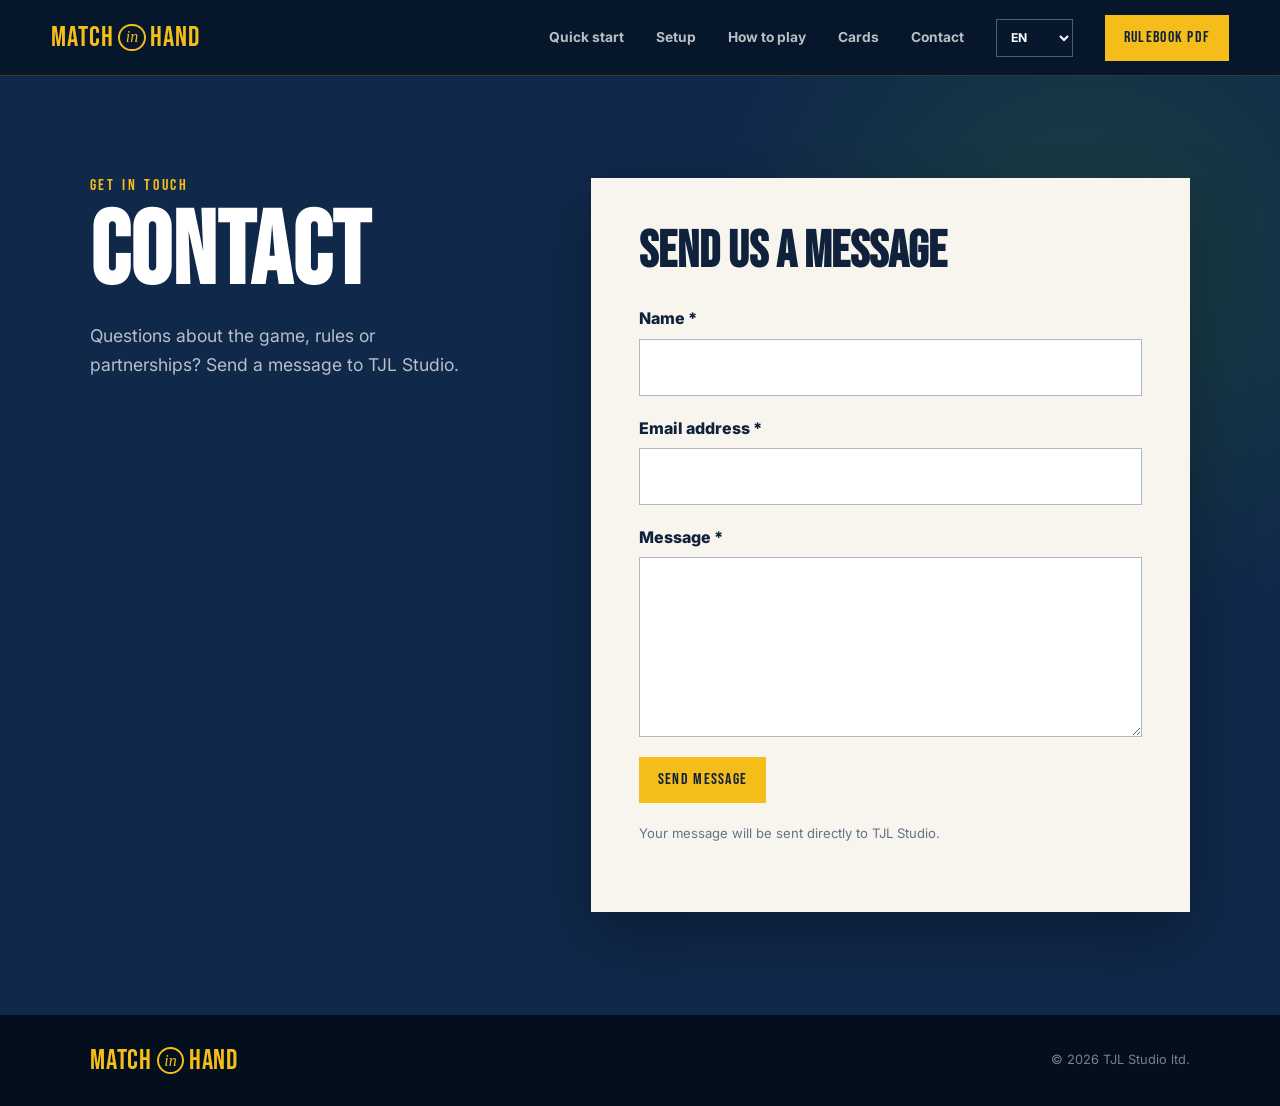
==== contact/index.html @ 229f2c05 "Updated website to v2.0" ====
<!doctype html>
<html lang="en">
<head>
  <meta charset="utf-8">
  <meta name="viewport" content="width=device-width, initial-scale=1">
  <meta name="theme-color" content="#10284a">
  <meta name="description" content="Contact TJL Studio about Match In Hand.">
  <title>Contact | Match In Hand</title>
  <link rel="preconnect" href="https://fonts.googleapis.com">
  <link rel="preconnect" href="https://fonts.gstatic.com" crossorigin>
  <link href="https://fonts.googleapis.com/css2?family=Bebas+Neue&family=Inter:wght@400;600;700;800&display=swap" rel="stylesheet">
  <link rel="icon" type="image/x-icon" href="../assets/match-in-hand.ico">
  <link rel="stylesheet" href="../assets/site.css">
</head>
<body data-page="contact">
  <a class="skip-link" href="#main">Skip to contact</a>
  <header class="site-header">
    <a class="wordmark wordmark-match" href="../" aria-label="Match In Hand home"><span>MATCH</span><i>in</i><span>HAND</span></a>
    <nav aria-label="Primary navigation">
      <a href="../#quick-start">Quick start</a>
      <a href="../#setup">Setup</a>
      <a href="../#turns">How to play</a>
      <a href="../#cards">Cards</a>
      <a href="./" aria-current="page">Contact</a>
    </nav>
    <label class="language-picker"><span class="sr-only">Language</span><select data-language-select aria-label="Language"><option value="en">EN</option><option value="fr">FR</option><option value="es">ES</option><option value="it">IT</option><option value="de">DE</option></select></label>
    <a class="header-cta" href="../assets/MatchInHand_RulesSheet_v2.3.pdf" download>Rulebook PDF</a>
  </header>
  <main class="contact-main" id="main">
    <section class="contact-intro">
      <div class="contact-copy">
        <p class="eyebrow">Get in touch</p>
        <h1>Contact</h1>
        <p>Questions about the game, rules or partnerships? Send a message to TJL Studio.</p>
      </div>
      <div class="contact-panel">
        <h2>Send us a message</h2>
        <form class="contact-form" id="contact-form" action="https://formsubmit.co/Benoit.gille@tjl-studio.com" method="POST">
          <input type="hidden" name="_subject" value="New Match In Hand website message">
          <input type="hidden" name="_template" value="table">
          <input type="hidden" name="_captcha" value="false">
          <input class="form-honey" type="text" name="_honey" tabindex="-1" autocomplete="off" aria-hidden="true">
          <label>Name *<input type="text" name="name" autocomplete="name" required></label>
          <label>Email address *<input type="email" name="email" autocomplete="email" required></label>
          <label>Message *<textarea name="message" required></textarea></label>
          <button class="button button-primary" type="submit">Send message</button>
          <p class="form-help">Your message will be sent directly to TJL Studio.</p>
          <p class="form-status" id="form-status" role="status" aria-live="polite"></p>
        </form>
      </div>
    </section>
  </main>
  <footer><a class="wordmark wordmark-match" href="../"><span>MATCH</span><i>in</i><span>HAND</span></a><span>© 2026 TJL Studio ltd.</span></footer>
  <script src="../assets/i18n.js"></script>
  <script src="../assets/contact.js"></script>
</body>
</html>
---- assets/site.css ----
:root {
  --navy: #10284a;
  --navy-deep: #07182c;
  --navy-soft: #1b3a61;
  --gold: #f4bd19;
  --paper: #f7f5ee;
  --ink: #10213b;
  --attack: #e8722a;
  --midfield: #3aaa55;
  --defense: #3a7fc1;
  --management: #8a8e96;
}

* { box-sizing: border-box; }
html { scroll-behavior: smooth; }
body { margin: 0; background: var(--navy-deep); color: #fff; font-family: Inter, sans-serif; font-size: 1rem; line-height: 1.6; }
img { max-width: 100%; display: block; }
a { color: inherit; }
.sr-only { position: absolute; width: 1px; height: 1px; padding: 0; margin: -1px; overflow: hidden; clip: rect(0,0,0,0); white-space: nowrap; border: 0; }
.skip-link { position: fixed; left: 1rem; top: -4rem; z-index: 100; background: #fff; color: var(--ink); padding: .7rem 1rem; }
.skip-link:focus { top: 1rem; }
.site-header { position: sticky; top: 0; z-index: 50; min-height: 76px; display: flex; align-items: center; gap: 2rem; padding: .75rem clamp(1rem, 4vw, 4rem); background: rgba(7, 24, 44, .92); border-bottom: 1px solid rgba(244, 189, 25, .22); backdrop-filter: blur(18px); }
.wordmark { display: inline-flex; align-items: center; gap: .28rem; text-decoration: none; color: var(--gold); font: 2rem/1 Bebas Neue, sans-serif; letter-spacing: .05em; }
.wordmark i { display: grid; place-items: center; width: 1.7rem; aspect-ratio: 1; border: 2px solid currentColor; border-radius: 50%; font: italic 1rem/1 Georgia, serif; letter-spacing: 0; }
.wordmark-match { font-size: 1.72rem; letter-spacing: .035em; }
.site-header nav { display: flex; align-items: center; gap: clamp(1rem, 2.5vw, 2.25rem); margin-left: auto; }
.site-header nav a { color: rgba(255,255,255,.72); text-decoration: none; font-size: .86rem; font-weight: 700; }
.site-header nav a:hover, .site-header nav a:focus-visible { color: var(--gold); }
.language-picker select { min-height: 38px; padding: .45rem 1.8rem .45rem .65rem; border: 1px solid rgba(255,255,255,.3); border-radius: 0; background: var(--navy-deep); color: #fff; font: 700 .76rem/1 Inter, sans-serif; cursor: pointer; }
.header-cta, .button { display: inline-flex; align-items: center; justify-content: center; min-height: 46px; padding: .7rem 1.1rem; text-decoration: none; text-transform: uppercase; font: 1rem/1 Bebas Neue, sans-serif; letter-spacing: .08em; border: 1px solid var(--gold); }
.header-cta, .button-primary { background: var(--gold); color: var(--ink); }
.button-quiet { background: transparent; color: #fff; border-color: rgba(255,255,255,.35); }
.hero { position: relative; min-height: calc(100svh - 76px); display: grid; grid-template-columns: minmax(0, 1.05fr) minmax(360px, .95fr); align-items: center; gap: clamp(2rem, 6vw, 7rem); overflow: hidden; padding: clamp(4rem, 8vw, 8rem) clamp(1.25rem, 7vw, 8rem); background: radial-gradient(circle at 78% 45%, rgba(43,106,47,.52), transparent 28%), linear-gradient(135deg, var(--navy-deep), var(--navy) 62%, #0a281b); }
.hero::before { display: none; }
.hero-copy, .hero-art { position: relative; z-index: 1; }
.eyebrow { margin: 0 0 1rem; color: var(--gold); font: 1rem/1 Bebas Neue, sans-serif; letter-spacing: .18em; text-transform: uppercase; }
h1, h2, h3 { font-family: Bebas Neue, sans-serif; text-transform: uppercase; }
h1 { max-width: 830px; margin: 0; font-size: clamp(4rem, 8vw, 7.8rem); line-height: .86; letter-spacing: .01em; }
h1 em { color: var(--gold); font-style: normal; }
.hero-lede { max-width: 690px; margin: 1.5rem 0 0; color: rgba(255,255,255,.76); font-size: clamp(1rem, 1.4vw, 1.2rem); }
.hero-actions { display: flex; flex-wrap: wrap; gap: .75rem; margin-top: 2rem; }
.match-facts { display: flex; flex-wrap: wrap; gap: 0; margin: 3rem 0 0; padding: 0; list-style: none; }
.match-facts li { min-width: 88px; padding: 0 1.5rem; border-left: 1px solid rgba(255,255,255,.18); }
.match-facts li:first-child { padding-left: 0; border-left: 0; }
.match-facts strong { display: block; color: #fff; font: 1.8rem/1 Bebas Neue, sans-serif; letter-spacing: .04em; }
.match-facts span { display: block; margin-top: .3rem; color: rgba(255,255,255,.5); font-size: .7rem; font-weight: 700; text-transform: uppercase; letter-spacing: .12em; }
.hero-art { min-height: 600px; }
.pitch-ring { position: absolute; width: 84%; aspect-ratio: 1; left: 10%; top: 5%; border: 1px solid rgba(255,255,255,.16); border-radius: 50%; box-shadow: 0 0 0 70px rgba(255,255,255,.025), 0 0 0 140px rgba(255,255,255,.018); }
.hero-card { position: absolute; width: min(47%, 270px); border-radius: 4.7% / 3.4%; filter: drop-shadow(0 24px 25px rgba(0,0,0,.45)); }
.hero-card-back { left: 12%; top: 5%; transform: rotate(-9deg); }
.hero-card-mid { left: 37%; top: 18%; transform: rotate(4deg); }
.hero-card-atk { right: 0; top: 30%; transform: rotate(13deg); }
.section { padding: clamp(4rem, 8vw, 8rem) clamp(1.25rem, 7vw, 8rem); }
.quick-start { background: var(--paper); color: var(--ink); }
.section-heading { display: flex; align-items: end; justify-content: space-between; gap: 2rem; margin-bottom: 2.5rem; }
.section h2 { max-width: 900px; margin: 0; font-size: clamp(2.8rem, 5vw, 5.2rem); line-height: .95; }
.quick-grid { display: grid; grid-template-columns: repeat(4, 1fr); margin: 0; padding: 0; list-style: none; border-top: 2px solid var(--ink); }
.quick-grid li { min-height: 250px; padding: 1.4rem 1.4rem 1.8rem; border-right: 1px solid rgba(16,33,59,.22); }
.quick-grid li:last-child { border-right: 0; }
.quick-grid span { color: var(--gold); font: 1rem/1 Bebas Neue, sans-serif; }
.quick-grid h3 { margin: 3rem 0 .7rem; font-size: 1.85rem; line-height: 1; }
.quick-grid p { margin: 0; color: #40516a; font-size: .95rem; }
.section-intro { max-width: 570px; margin: 0 0 .5rem; color: #5a687b; font-size: 1.02rem; }
.setup { background: #fff; color: var(--ink); }
.setup-layout { display: grid; grid-template-columns: minmax(0, 1.5fr) minmax(280px, .5fr); gap: clamp(2rem, 5vw, 5rem); align-items: start; }
.numbered-list { margin: 0; padding: 0; list-style: none; border-top: 2px solid var(--ink); }
.numbered-list li { display: grid; grid-template-columns: 48px 1fr; gap: 1.25rem; padding: 1.3rem 0; border-bottom: 1px solid #d6dbe2; }
.numbered-list > li > span { display: grid; place-items: center; width: 38px; height: 38px; background: var(--navy); color: var(--gold); border-radius: 4px; font: 1.2rem/1 Bebas Neue, sans-serif; }
.numbered-list h3 { margin: .1rem 0 .35rem; font-size: 1.45rem; line-height: 1; }
.numbered-list p { margin: 0; color: #526176; }
.kit-panel { position: sticky; top: 105px; padding: 2rem; background: var(--navy); color: #fff; box-shadow: 14px 14px 0 var(--gold); }
.panel-kicker { margin: 0; color: var(--gold); font: .9rem/1 Bebas Neue, sans-serif; letter-spacing: .16em; text-transform: uppercase; }
.kit-panel h3 { margin: .3rem 0 1.6rem; font-size: 4.7rem; line-height: 1; }
.component-list { display: grid; grid-template-columns: repeat(2, 1fr); gap: .75rem; margin: 0; padding: 0; list-style: none; }
.component-list li { padding: 1rem .75rem; background: rgba(255,255,255,.07); }
.component-list b { display: block; color: var(--gold); font: 1.8rem/1 Bebas Neue, sans-serif; }
.component-list span { font-size: .68rem; font-weight: 700; text-transform: uppercase; letter-spacing: .08em; color: rgba(255,255,255,.7); }

.formation { background: var(--paper); color: var(--ink); border-top: 1px solid #d4d8dc; }
.formation-shell { display: grid; grid-template-columns: minmax(280px, .55fr) minmax(420px, 1.45fr); min-height: 570px; background: var(--navy); color: #fff; }
.formation-copy { display: flex; flex-direction: column; justify-content: center; padding: clamp(2rem, 4vw, 4rem); }
.formation-copy > p:first-child { color: rgba(255,255,255,.7); }
.preset-label { margin: 2rem 0 .65rem; color: var(--gold); font: .9rem/1 Bebas Neue, sans-serif; letter-spacing: .15em; text-transform: uppercase; }
.formation-presets { display: grid; grid-template-columns: repeat(3, 1fr); gap: .55rem; }
.formation-presets button, .card-filters button { min-height: 46px; border: 1px solid rgba(255,255,255,.22); background: transparent; color: #fff; cursor: pointer; font: 1.2rem/1 Bebas Neue, sans-serif; letter-spacing: .06em; }
.formation-presets button[aria-pressed="true"] { background: var(--gold); border-color: var(--gold); color: var(--ink); }
.formation-note { min-height: 4.5rem; margin: 1.25rem 0 0; padding: 1rem; border-left: 3px solid var(--gold); background: rgba(0,0,0,.17); color: rgba(255,255,255,.72); }
.formation-note strong { color: #fff; }
.formation-board { position: relative; display: grid; grid-template-rows: repeat(3, 1fr); overflow: hidden; padding: 1.75rem; background: linear-gradient(90deg, rgba(0,0,0,.08), transparent), repeating-linear-gradient(90deg, #285821 0, #285821 11%, #2f6327 11%, #2f6327 22%); }
.pitch-markings { position: absolute; inset: 4%; border: 2px solid rgba(255,255,255,.34); pointer-events: none; }
.pitch-markings::before { content: ""; position: absolute; width: 26%; aspect-ratio: 1; left: 37%; top: 37%; border: 2px solid rgba(255,255,255,.34); border-radius: 50%; }
.pitch-markings::after { content: ""; position: absolute; left: 0; right: 0; top: 50%; border-top: 2px solid rgba(255,255,255,.34); }
.formation-lane { position: relative; z-index: 1; display: grid; grid-template-columns: 90px 1fr; align-items: center; border-bottom: 1px dashed rgba(255,255,255,.18); }
.formation-lane:last-child { border-bottom: 0; }
.formation-lane > span { font: 1rem/1 Bebas Neue, sans-serif; letter-spacing: .1em; text-transform: uppercase; }
.attack-lane > span { color: #ff9a48; } .midfield-lane > span { color: #75d487; } .defense-lane > span { color: #82b9ed; }
.player-row { display: flex; justify-content: space-evenly; gap: .75rem; }
.player-token { display: grid; place-items: center; width: 74px; height: 98px; background: var(--navy); border: 2px solid var(--gold); border-radius: 7px; box-shadow: 0 12px 20px rgba(0,0,0,.32); transform: translateY(0); transition: transform .25s ease; }
.player-token:hover { transform: translateY(-6px); }
.player-token b { max-width: 100%; overflow: hidden; padding-inline: .25rem; color: var(--gold); font: clamp(.57rem, .9vw, .8rem)/1 Bebas Neue, sans-serif; letter-spacing: .04em; white-space: nowrap; }
.player-token i { color: #fff; font: normal 2rem/1 Bebas Neue, sans-serif; }

.turns { background: var(--navy-deep); }
.light-heading .section-intro { color: rgba(255,255,255,.58); }
.turn-track { display: grid; grid-template-columns: 1fr 40px 1fr 56px 1fr 40px 1fr; align-items: stretch; margin-top: 3rem; }
.turn-track article { min-height: 280px; display: flex; flex-direction: column; justify-content: space-between; padding: 1.4rem; border: 1px solid rgba(255,255,255,.15); background: rgba(255,255,255,.04); }
.turn-number { color: var(--gold); font: 2rem/1 Bebas Neue, sans-serif; }
.turn-kicker { margin: 0 0 .5rem; color: rgba(255,255,255,.45); font-size: .7rem; font-weight: 700; text-transform: uppercase; letter-spacing: .14em; }
.turn-track h3 { margin: 0 0 .5rem; font-size: 2rem; line-height: 1; }
.turn-track article p:last-child { margin: 0; color: rgba(255,255,255,.62); font-size: .9rem; }
.track-arrow, .track-or { display: grid; place-items: center; color: var(--gold); font: 1.6rem/1 Bebas Neue, sans-serif; }
.track-or { color: rgba(255,255,255,.42); text-transform: uppercase; }
.touchline-note { margin-top: 1.5rem; padding: 1.2rem 1.4rem; border-left: 4px solid var(--gold); background: var(--navy); color: rgba(255,255,255,.72); }
.touchline-note strong { color: #fff; }

.duel { background: #fff; color: var(--ink); }
.duel-grid { position: relative; display: grid; grid-template-columns: 1fr 90px 1fr; align-items: center; }
.duel-card { position: relative; min-height: 440px; overflow: hidden; padding: clamp(2rem, 4vw, 4rem); color: #fff; }
.attack-rule { background: var(--attack); } .defense-rule { background: var(--defense); }
.duel-card h3 { max-width: 430px; margin: 1.6rem 0 .8rem; font-size: clamp(2.5rem, 4vw, 4.3rem); line-height: .92; }
.duel-card p { position: relative; z-index: 2; max-width: 520px; margin: 0; }
.duel-card img { position: absolute; width: 180px; right: -10px; bottom: -75px; transform: rotate(10deg); filter: drop-shadow(0 18px 18px rgba(0,0,0,.32)); }
.defense-rule img { transform: rotate(-10deg); right: 15px; }
.phase-tag { display: inline-block; padding: .4rem .6rem; border: 1px solid rgba(255,255,255,.45); font: .9rem/1 Bebas Neue, sans-serif; letter-spacing: .12em; text-transform: uppercase; }
.versus { position: relative; z-index: 2; display: grid; place-items: center; width: 106px; aspect-ratio: 1; margin: 0 -8px; border: 10px solid #fff; border-radius: 50%; background: var(--navy); color: var(--gold); box-shadow: 0 10px 24px rgba(0,0,0,.24); }
.versus span { font: 2rem/1 Bebas Neue, sans-serif; }
.outcome-strip { display: grid; grid-template-columns: repeat(3, 1fr); margin-top: 2rem; border-top: 2px solid var(--ink); }
.outcome-strip > div { padding: 1.5rem; border-right: 1px solid #d4d9df; }
.outcome-strip > div:last-child { border-right: 0; }
.outcome-strip span { color: var(--gold); font: 1rem/1 Bebas Neue, sans-serif; }
.outcome-strip strong { display: block; margin: 1.2rem 0 .35rem; font: 1.8rem/1 Bebas Neue, sans-serif; text-transform: uppercase; }
.outcome-strip p { margin: 0; color: #58677a; font-size: .9rem; }
.goal-rule { display: flex; align-items: center; gap: 1.5rem; margin-top: 2rem; padding: 1.5rem 2rem; background: var(--gold); color: var(--ink); }
.goal-rule > span { flex: 0 0 auto; font: 3rem/1 Bebas Neue, sans-serif; }
.goal-rule p { margin: 0; }

.match-clock { background: var(--navy); text-align: center; }
.clock-heading h2 { margin-inline: auto; }
.clock-line { display: grid; grid-template-columns: 1fr 80px 1fr; align-items: center; max-width: 980px; margin: 3rem auto; }
.clock-line span { border-top: 3px solid rgba(255,255,255,.22); }
.clock-line i { display: grid; place-items: center; width: 64px; aspect-ratio: 1; margin: auto; background: var(--gold); color: var(--ink); border-radius: 50%; font: normal 1.3rem/1 Bebas Neue, sans-serif; }
.halves-grid { display: grid; grid-template-columns: repeat(3, 1fr); max-width: 1200px; margin: auto; text-align: left; }
.halves-grid article { min-height: 280px; padding: 2rem; border: 1px solid rgba(255,255,255,.15); }
.halves-grid .halftime { background: var(--paper); color: var(--ink); transform: translateY(-1rem); box-shadow: 0 18px 30px rgba(0,0,0,.2); }
.halves-grid b { color: var(--gold); font: 1.2rem/1 Bebas Neue, sans-serif; }
.halves-grid .halftime b { color: var(--attack); }
.halves-grid h3 { margin: 2rem 0 .7rem; font-size: 2rem; line-height: 1; }
.halves-grid p { margin: 0; color: rgba(255,255,255,.62); }
.halves-grid .halftime p { color: #58677a; }
.winner-line { margin: 2.5rem 0 0; color: var(--gold); font: 1.5rem/1 Bebas Neue, sans-serif; letter-spacing: .08em; text-transform: uppercase; }

.cards { background: var(--paper); color: var(--ink); }
.card-filters { display: flex; flex-wrap: wrap; gap: .6rem; margin-bottom: 2rem; }
.card-filters button { padding: .65rem 1.1rem; color: var(--ink); border-color: #aab2bc; font-size: 1rem; }
.card-filters button[aria-pressed="true"] { background: var(--navy); border-color: var(--navy); color: #fff; }
.card-reference-grid { display: grid; grid-template-columns: repeat(2, minmax(0, 1fr)); gap: 1rem; }
.reference-card { min-height: 220px; display: grid; grid-template-columns: 130px 1fr; gap: 1.4rem; align-items: center; overflow: hidden; padding: 1.25rem; background: #fff; border: 1px solid #d9dde2; }
.reference-card[hidden] { display: none; }
.reference-card img { width: 120px; margin-bottom: -90px; align-self: start; filter: drop-shadow(0 9px 10px rgba(16,33,59,.18)); }
.reference-card span { display: block; color: #6e7b8c; font-size: .7rem; font-weight: 800; text-transform: uppercase; letter-spacing: .12em; }
.reference-card h3 { margin: .45rem 0 .55rem; font-size: 1.9rem; line-height: 1; }
.reference-card p { margin: 0; color: #58677a; font-size: .9rem; }
.reference-card[data-type="attack"] { border-top: 4px solid var(--attack); }
.reference-card[data-type="midfield"] { border-top: 4px solid var(--midfield); }
.reference-card[data-type="defense"] { border-top: 4px solid var(--defense); }
.reference-card[data-type="management"] { border-top: 4px solid var(--management); }
.midfield-rule { margin: 1.5rem 0 0; padding: 1.2rem 1.4rem; background: #e8eee5; border-left: 4px solid var(--midfield); color: #51605b; }
.midfield-rule strong { color: var(--ink); }

.extra { background: var(--navy-deep); }
.extra-grid { display: grid; grid-template-columns: 1fr 1fr; }
.extra-grid > article { padding: clamp(2rem, 5vw, 5rem); background: var(--navy); }
.extra-grid > .shootout { background: var(--gold); color: var(--ink); }
.extra-grid .shootout .eyebrow { color: #9a5600; }
.extra h2 { font-size: clamp(3rem, 5vw, 5.5rem); }
.extra ol { margin: 2rem 0 0; padding-left: 1.3rem; color: rgba(255,255,255,.7); }
.extra .shootout ol { color: #39475a; }
.extra li { margin: 1rem 0; padding-left: .4rem; }

.four-player { display: grid; grid-template-columns: .8fr 1.2fr; gap: 3rem; background: #fff; color: var(--ink); }
.four-player-copy p:last-child { color: #59687b; }
.four-player ul { display: grid; grid-template-columns: repeat(2, 1fr); gap: 1px; margin: 0; padding: 0; background: #d8dde3; list-style: none; }
.four-player li { padding: 1.5rem; background: var(--paper); }
.four-player li strong { display: block; font: 1.8rem/1 Bebas Neue, sans-serif; text-transform: uppercase; }
.four-player li span { color: #718092; font-size: .7rem; font-weight: 700; text-transform: uppercase; letter-spacing: .1em; }
.team-rule { grid-column: 1 / -1; padding: 1.3rem 1.5rem; border: 1px solid #cad0d8; color: #5b697b; }
.team-rule strong { color: var(--ink); }

.faq { background: var(--paper); color: var(--ink); border-top: 1px solid #d8dde3; }
.faq-list { border-top: 2px solid var(--ink); }
.faq details { border-bottom: 1px solid #cdd3da; }
.faq summary { position: relative; padding: 1.4rem 3.5rem 1.4rem 0; cursor: pointer; list-style: none; font: 1.5rem/1.1 Bebas Neue, sans-serif; text-transform: uppercase; }
.faq summary::-webkit-details-marker { display: none; }
.faq summary::after { content: "+"; position: absolute; right: .7rem; top: 50%; transform: translateY(-50%); color: var(--gold); font: 2rem/1 Bebas Neue, sans-serif; }
.faq details[open] summary::after { content: "−"; }
.faq details p { max-width: 900px; margin: 0 0 1.5rem; color: #59687b; }

.download { display: flex; align-items: center; justify-content: space-between; gap: 2rem; background: var(--navy); }
.download h2 { max-width: 700px; }
.download-actions { display: flex; flex-wrap: wrap; gap: .75rem; flex: 0 0 auto; }
footer { display: flex; align-items: center; gap: 2rem; padding: 2rem clamp(1.25rem, 7vw, 8rem); background: #040f1d; color: rgba(255,255,255,.48); font-size: .8rem; }
footer > span:last-child { margin-left: auto; }

.contact-main { min-height: calc(100svh - 76px); padding: clamp(4rem, 8vw, 8rem) clamp(1.25rem, 7vw, 8rem); background: radial-gradient(circle at 85% 20%, rgba(43,106,47,.36), transparent 28%), var(--navy); }
.contact-intro { display: grid; grid-template-columns: minmax(0, .8fr) minmax(360px, 1.2fr); gap: clamp(3rem, 8vw, 8rem); align-items: start; max-width: 1200px; margin: auto; }
.contact-copy h1 { margin-bottom: 1.5rem; }
.contact-copy > p:not(.eyebrow) { max-width: 540px; color: rgba(255,255,255,.7); font-size: 1.1rem; }
.contact-email { display: inline-block; margin-top: 1.5rem; color: var(--gold); font-weight: 800; }
.contact-panel { padding: clamp(1.5rem, 4vw, 3rem); background: var(--paper); color: var(--ink); box-shadow: 0 24px 60px rgba(0,0,0,.28); }
.contact-panel h2 { margin: 0 0 1.8rem; font-size: clamp(2.3rem, 4vw, 3.8rem); line-height: 1; }
.contact-form { display: grid; gap: 1.25rem; }
.contact-form label { display: grid; gap: .45rem; font-weight: 800; }
.contact-form input, .contact-form textarea { width: 100%; padding: .9rem 1rem; border: 1px solid #aeb7c2; border-radius: 0; background: #fff; color: var(--ink); font: inherit; }
.contact-form textarea { min-height: 180px; resize: vertical; }
.contact-form .form-honey { position: absolute; left: -9999px; width: 1px; height: 1px; opacity: 0; pointer-events: none; }
.contact-form input:focus, .contact-form textarea:focus { outline: 3px solid rgba(244,189,25,.45); border-color: var(--gold); }
.contact-form .button { justify-self: start; cursor: pointer; }
.contact-form .button[disabled] { opacity: .62; cursor: wait; }
.form-status[data-state="success"] { color: #24723a; font-weight: 700; }
.form-status[data-state="error"] { color: #a8382d; font-weight: 700; }
.form-help, .form-status { margin: 0; color: #657386; font-size: .82rem; }


@media (max-width: 920px) {
  .site-header { flex-wrap: wrap; gap: .7rem 1rem; }
  .site-header nav { order: 3; width: 100%; display: flex; gap: 1.25rem; overflow-x: auto; margin-left: 0; padding-block: .2rem; }
  .site-header nav a { white-space: nowrap; }
  .language-picker { margin-left: auto; }
  .header-cta { margin-left: 0; }
  .hero { grid-template-columns: 1fr; min-height: auto; }
  .hero-art { min-height: 560px; max-width: 620px; width: 100%; margin-inline: auto; }
  .quick-grid { grid-template-columns: repeat(2, 1fr); }
  .quick-grid li:nth-child(2) { border-right: 0; }
  .setup-layout, .formation-shell { grid-template-columns: 1fr; }
  .kit-panel { position: static; }
  .formation-board { min-height: 520px; }
  .turn-track { grid-template-columns: 1fr 1fr; gap: 1rem; }
  .track-arrow, .track-or { display: none; }
  .duel-grid { grid-template-columns: 1fr; }
  .versus { margin: -22px auto; }
  .halves-grid { grid-template-columns: 1fr; }
  .halves-grid .halftime { transform: none; }
  .extra-grid, .four-player { grid-template-columns: 1fr; }
  .team-rule { grid-column: auto; }
  .download { align-items: flex-start; flex-direction: column; }
  .contact-intro { grid-template-columns: 1fr; }
}

@media (max-width: 560px) {
  .site-header { min-height: 64px; padding-inline: 1rem; }
  .wordmark { font-size: 1.55rem; }
  .wordmark i { width: 1.35rem; font-size: .8rem; }
  .header-cta { min-height: 38px; padding: .5rem .75rem; font-size: .88rem; }
  .hero { padding-top: 3.2rem; }
  h1 { font-size: clamp(3.6rem, 17vw, 5.2rem); }
  .match-facts li { min-width: 25%; padding: 0 .6rem; }
  .hero-art { min-height: 390px; }
  .hero-card { width: 45%; }
  .quick-grid { grid-template-columns: 1fr; }
  .quick-grid li { min-height: 0; border-right: 0; border-bottom: 1px solid rgba(16,33,59,.22); }
  .quick-grid h3 { margin-top: 1.4rem; }
  .section-heading { align-items: flex-start; flex-direction: column; }
  .formation-shell { margin-inline: -1.25rem; }
  .formation-board { min-height: 420px; padding: .8rem; }
  .formation-lane { grid-template-columns: 65px 1fr; }
  .player-token { width: 54px; height: 74px; }
  .player-token i { font-size: 1.5rem; }
  .turn-track { grid-template-columns: 1fr; }
  .turn-track article { min-height: 210px; }
  .duel { padding-inline: 0; }
  .duel > .section-heading, .duel > .outcome-strip, .duel > .goal-rule { margin-left: 1.25rem; margin-right: 1.25rem; }
  .duel-card { min-height: 430px; }
  .outcome-strip { grid-template-columns: 1fr; }
  .outcome-strip > div { border-right: 0; border-bottom: 1px solid #d4d9df; }
  .goal-rule { align-items: flex-start; flex-direction: column; }
  .card-reference-grid { grid-template-columns: 1fr; }
  .reference-card { grid-template-columns: 105px 1fr; gap: 1rem; }
  .reference-card img { width: 98px; }
  .extra { padding-inline: 0; }
  .four-player ul { grid-template-columns: 1fr; }
  footer { align-items: flex-start; flex-direction: column; gap: .7rem; }
  footer > span:last-child { margin-left: 0; }
}

@media (prefers-reduced-motion: reduce) {
  html { scroll-behavior: auto; }
}
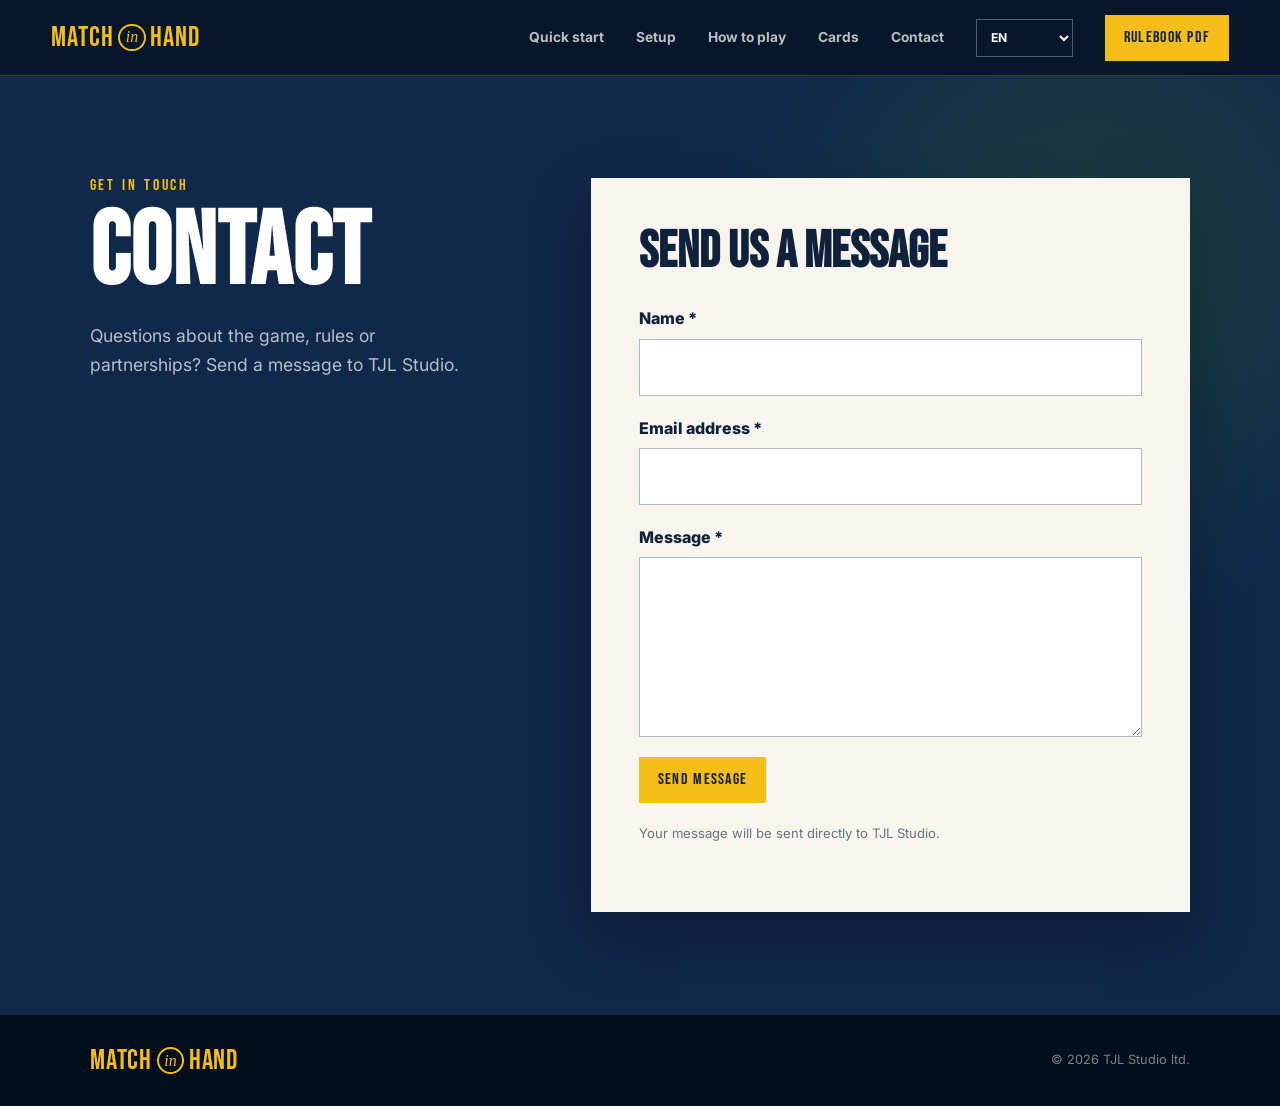
==== commit a62d37cf: "Properly added JP localization" ====
--- a/contact/index.html
+++ b/contact/index.html
@@ -23,7 +23,7 @@
       <a href="../#cards">Cards</a>
       <a href="./" aria-current="page">Contact</a>
     </nav>
-    <label class="language-picker"><span class="sr-only">Language</span><select data-language-select aria-label="Language"><option value="en">EN</option><option value="fr">FR</option><option value="es">ES</option><option value="it">IT</option><option value="de">DE</option></select></label>
+    <label class="language-picker"><span class="sr-only">Language</span><select data-language-select aria-label="Language"><option value="en">EN</option><option value="fr">FR</option><option value="es">ES</option><option value="it">IT</option><option value="de">DE</option><option value="ja">日本語</option></select></label>
     <a class="header-cta" href="../assets/MatchInHand_RulesSheet_v2.3.pdf" download>Rulebook PDF</a>
   </header>
   <main class="contact-main" id="main">
@@ -51,6 +51,7 @@
     </section>
   </main>
   <footer><a class="wordmark wordmark-match" href="../"><span>MATCH</span><i>in</i><span>HAND</span></a><span>© 2026 TJL Studio ltd.</span></footer>
+  <script src="../assets/ja.js"></script>
   <script src="../assets/i18n.js"></script>
   <script src="../assets/contact.js"></script>
 </body>
--- a/assets/site.css
+++ b/assets/site.css
@@ -14,6 +14,9 @@
 * { box-sizing: border-box; }
 html { scroll-behavior: smooth; }
 body { margin: 0; background: var(--navy-deep); color: #fff; font-family: Inter, sans-serif; font-size: 1rem; line-height: 1.6; }
+html[lang="ja"] body { font-family: "Yu Gothic", "Hiragino Kaku Gothic ProN", Meiryo, sans-serif; }
+html[lang="ja"] h1, html[lang="ja"] h2, html[lang="ja"] h3, html[lang="ja"] .eyebrow, html[lang="ja"] .button, html[lang="ja"] .header-cta { font-family: "Yu Gothic", "Hiragino Kaku Gothic ProN", Meiryo, sans-serif; text-transform: none; letter-spacing: .02em; font-weight: 800; }
+html[lang="ja"] .hero h1 { max-width: none; font-size: clamp(1.9rem, 4vw, 4.8rem); line-height: 1.15; white-space: nowrap; }
 img { max-width: 100%; display: block; }
 a { color: inherit; }
 .sr-only { position: absolute; width: 1px; height: 1px; padding: 0; margin: -1px; overflow: hidden; clip: rect(0,0,0,0); white-space: nowrap; border: 0; }
